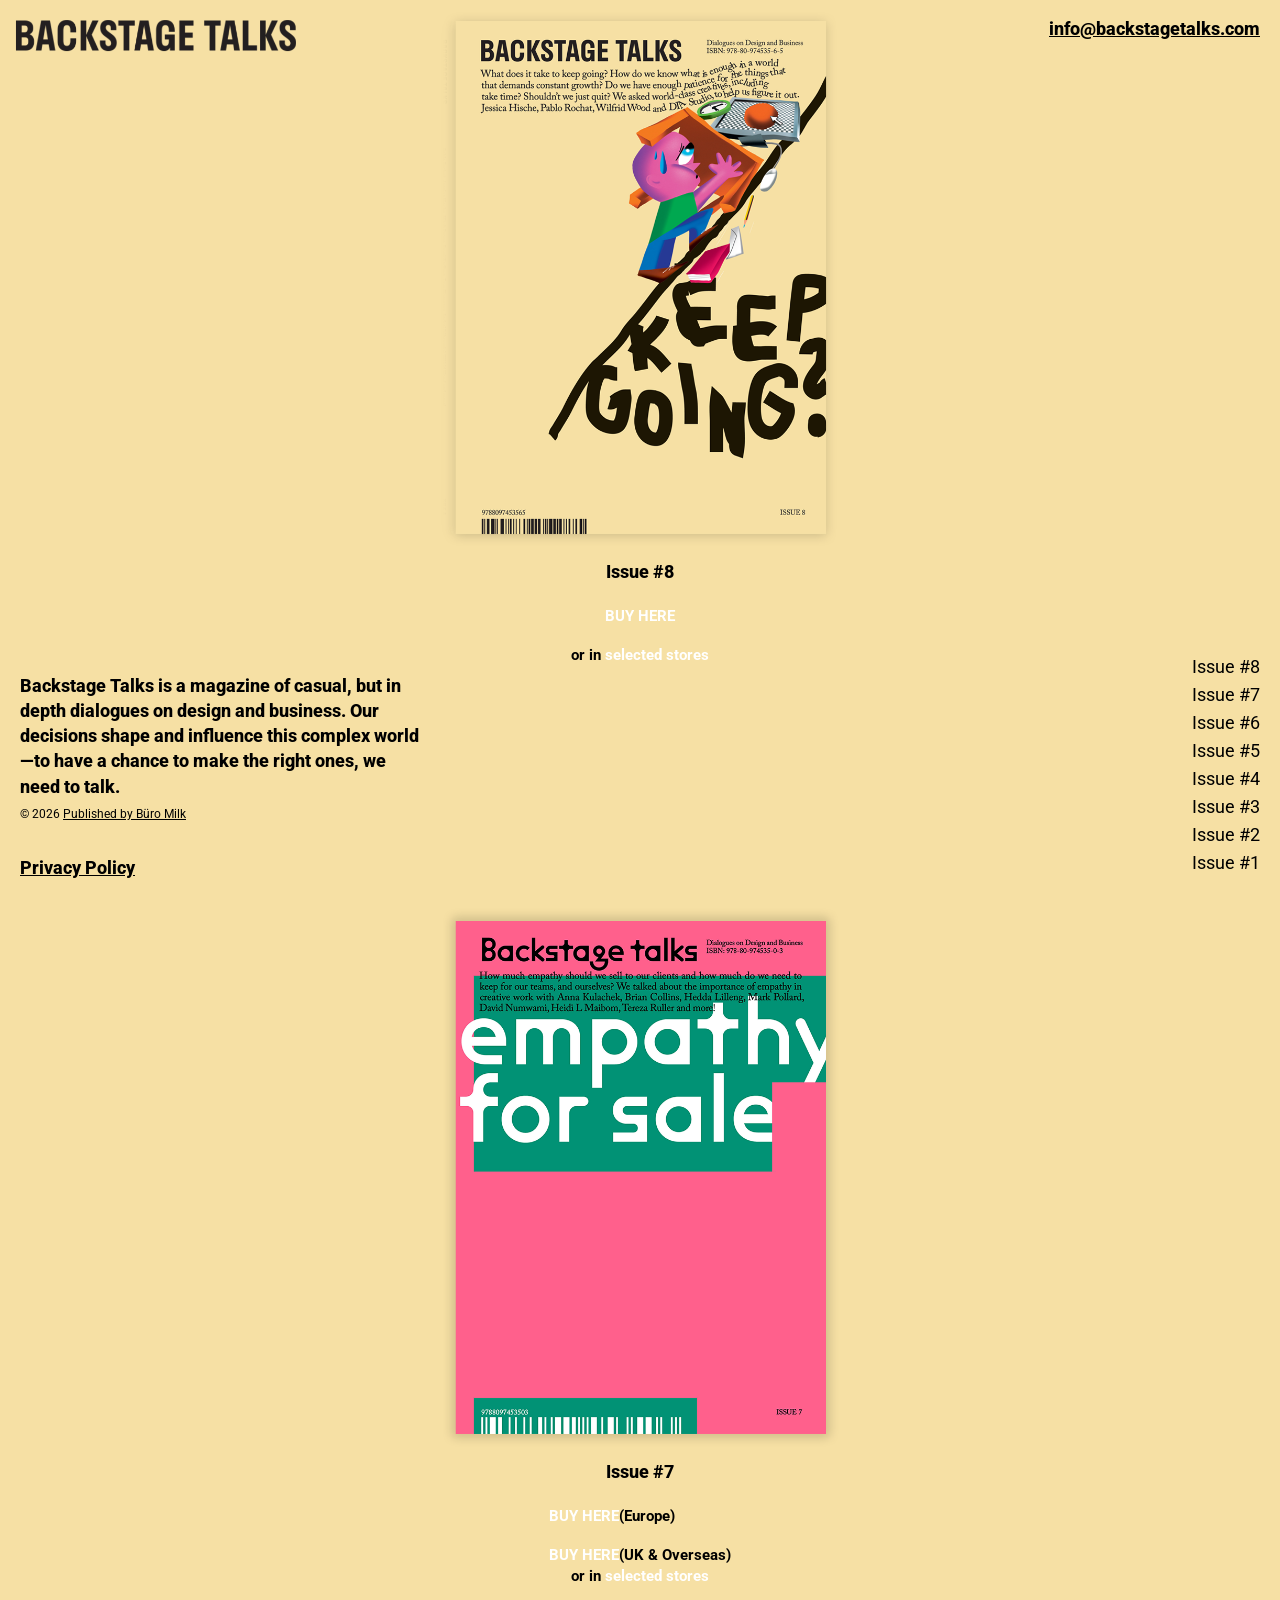
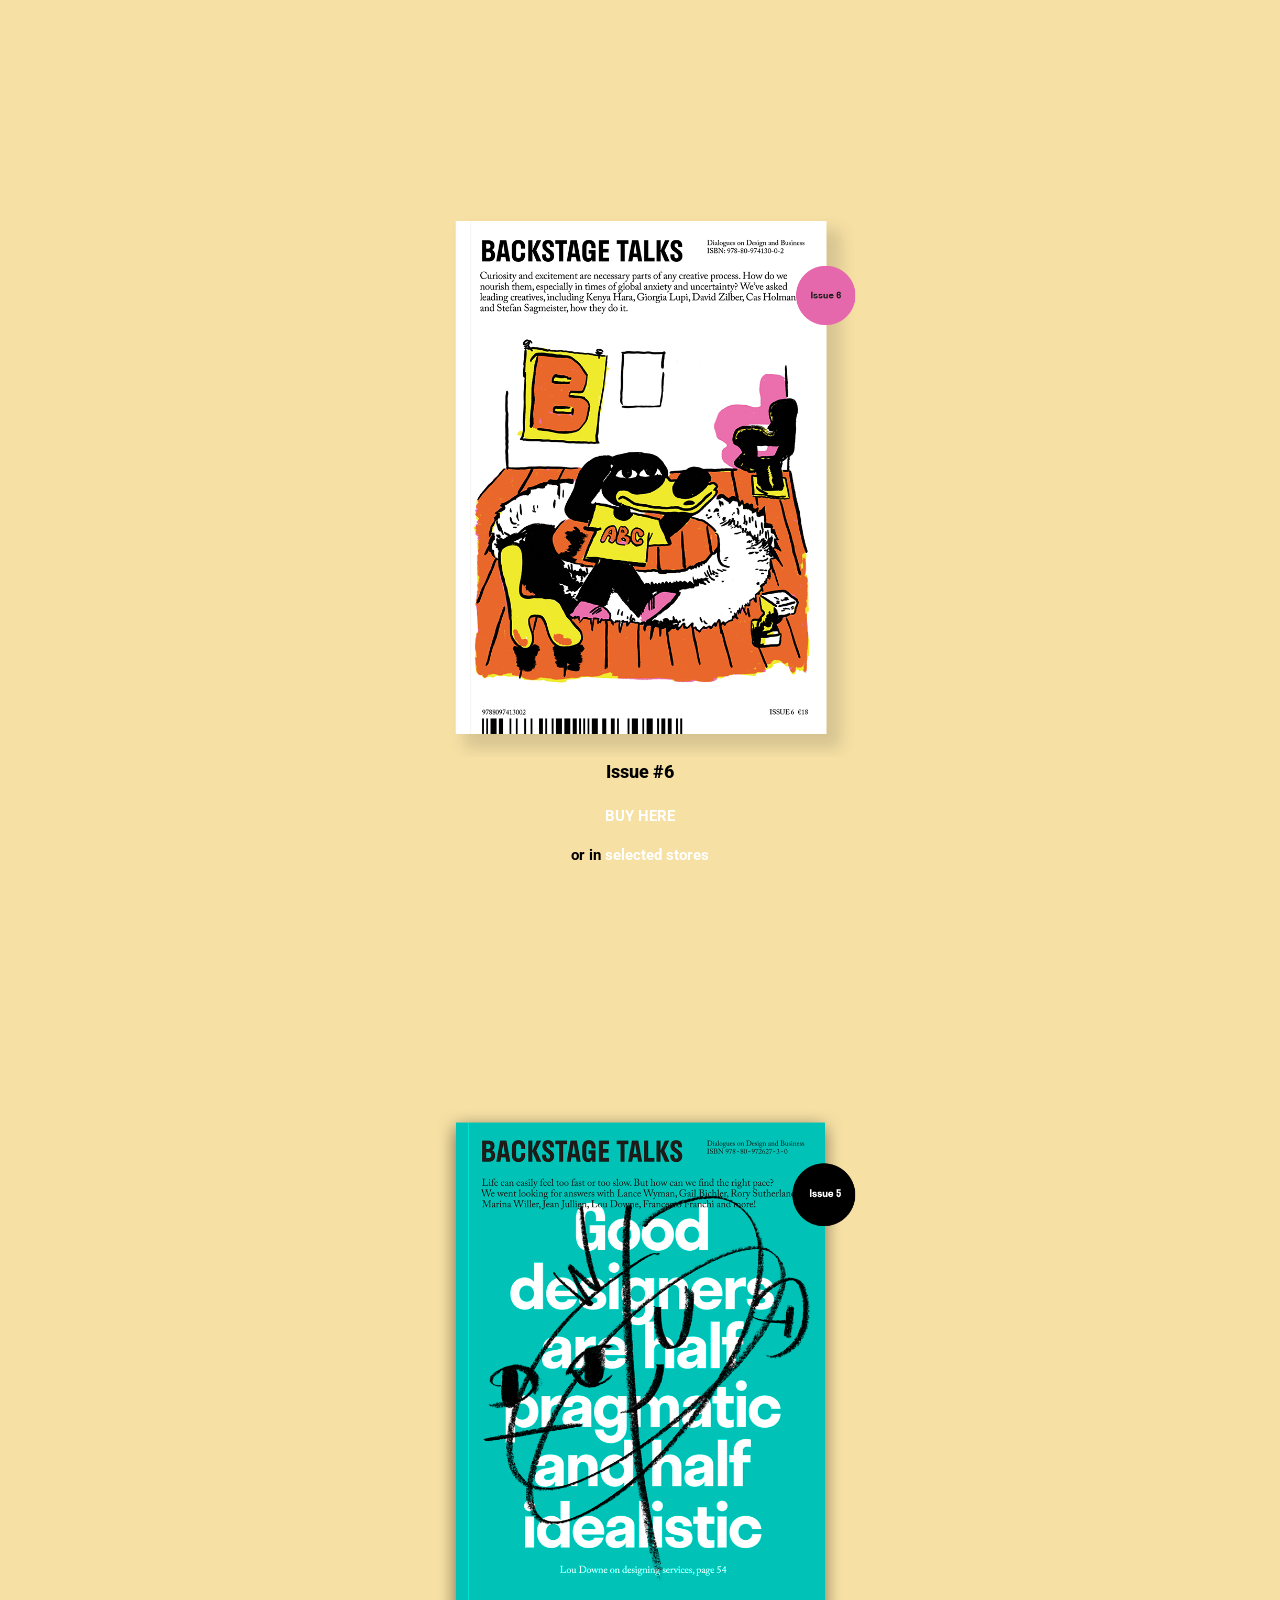
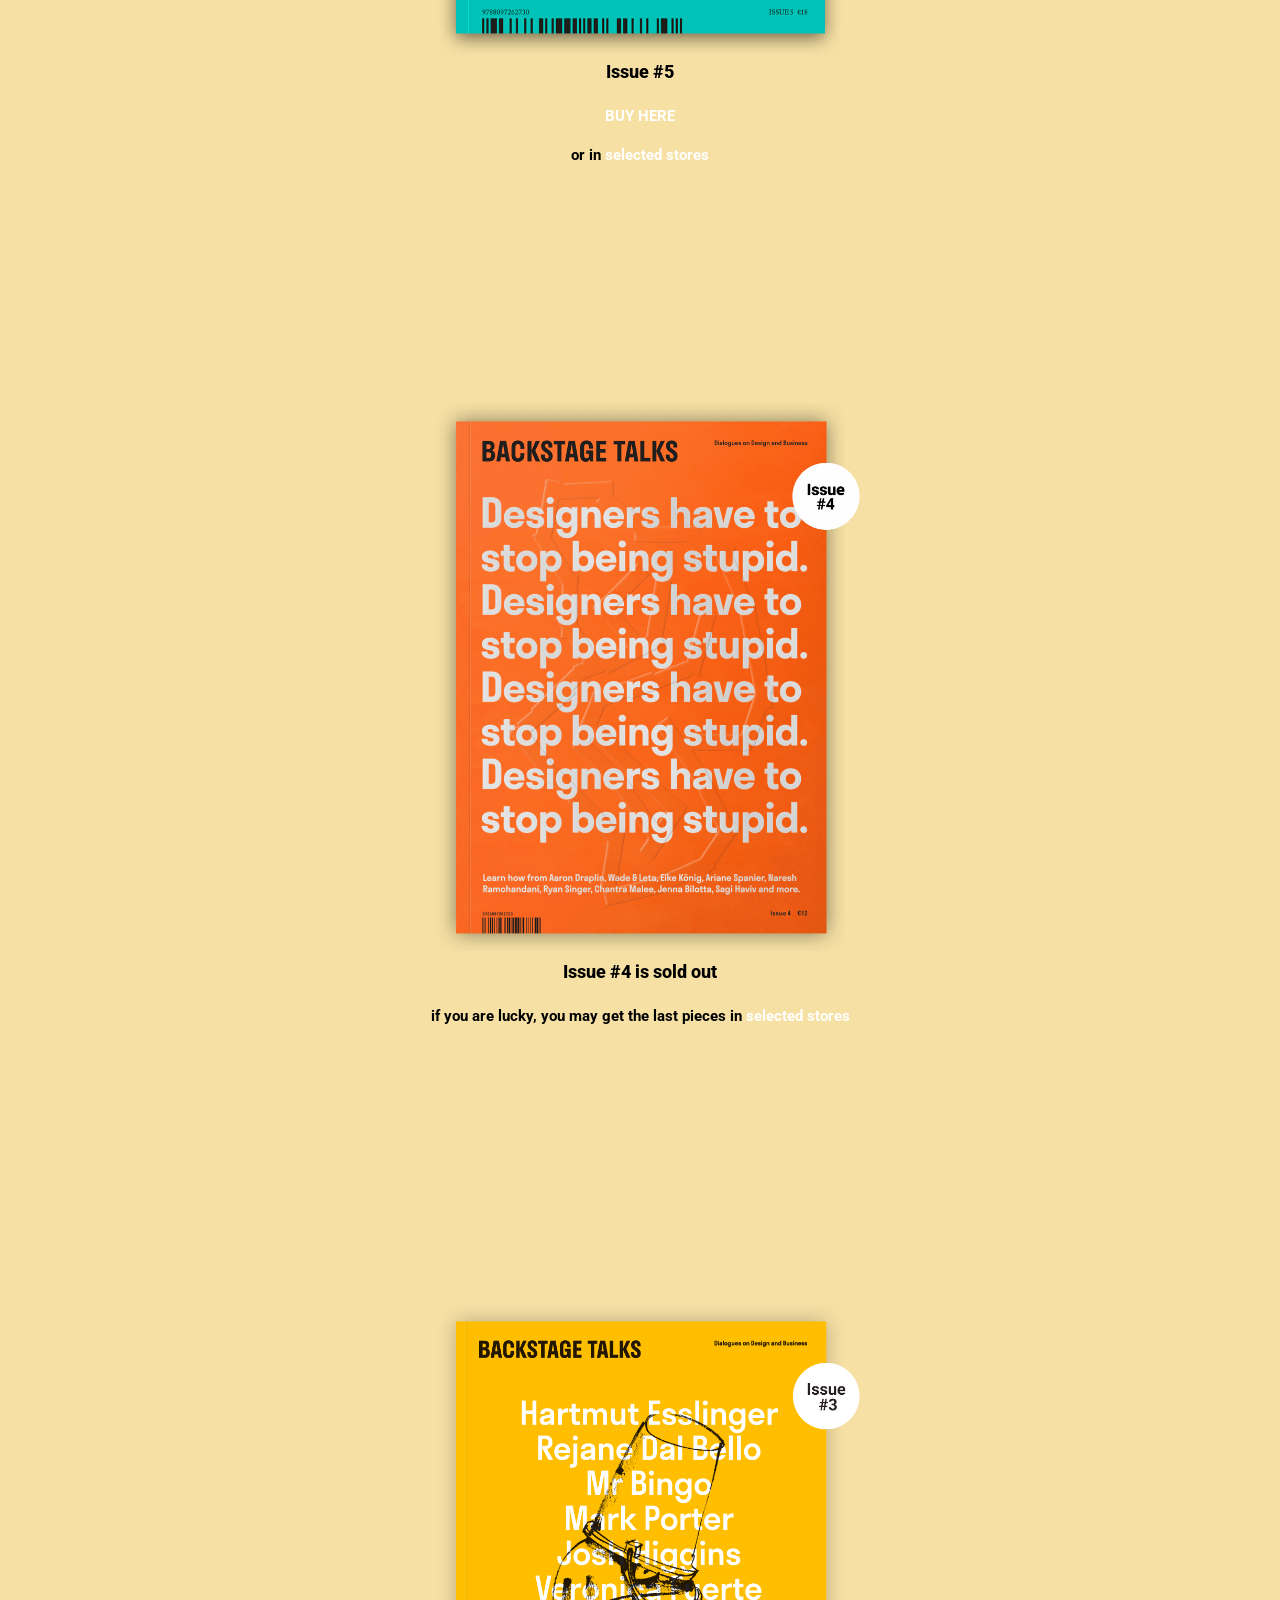
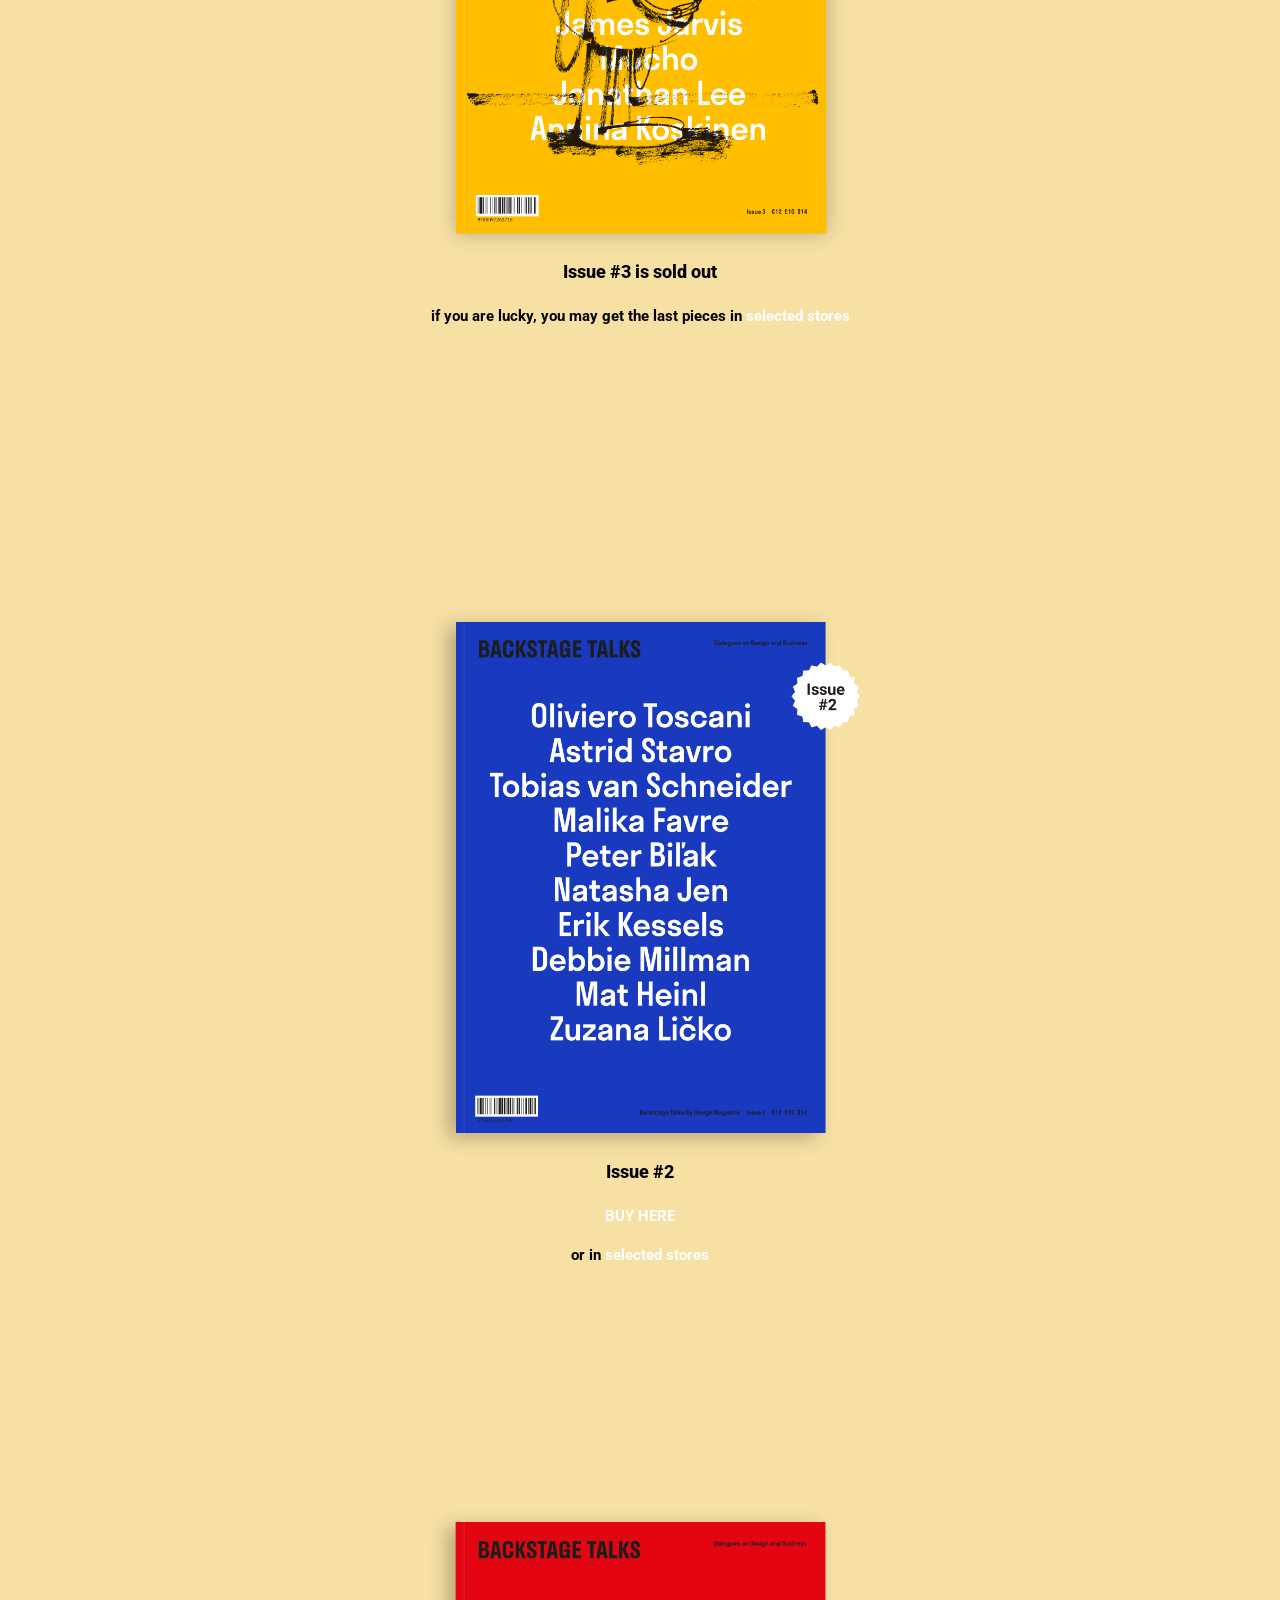
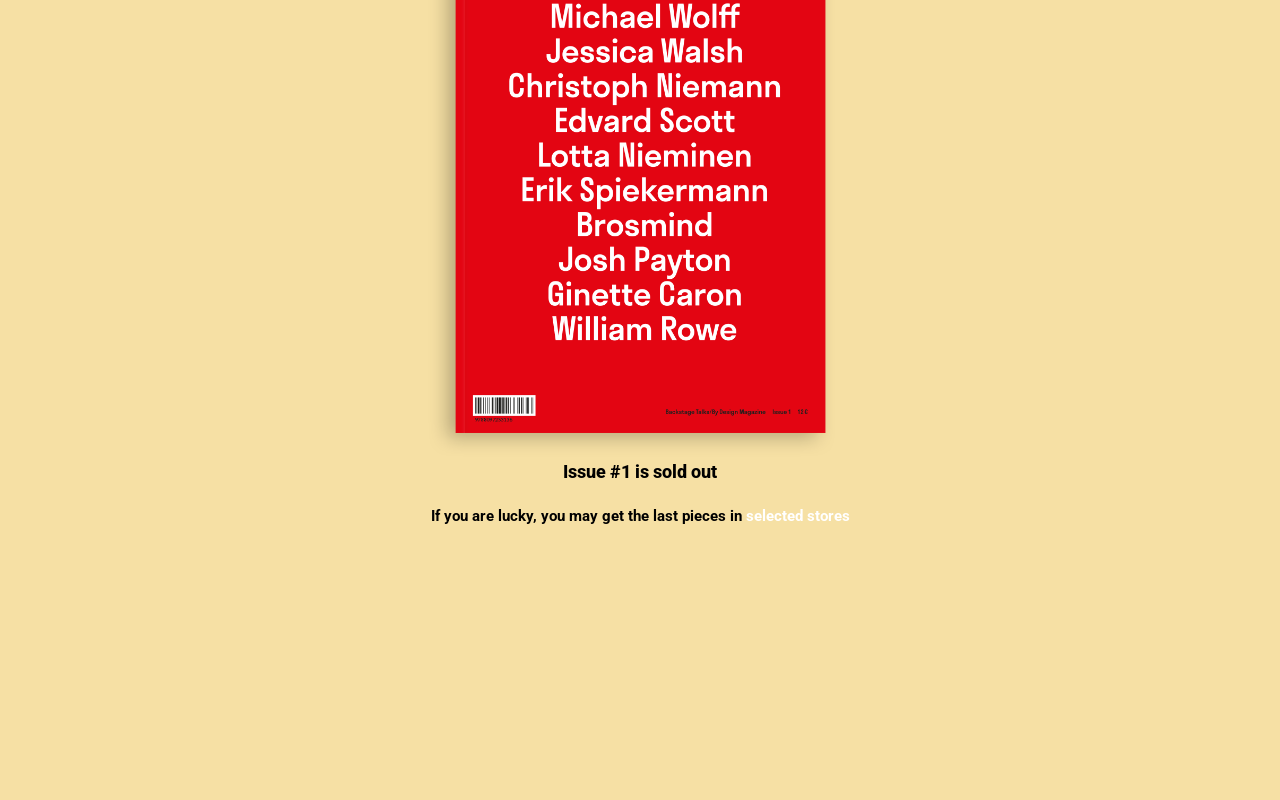
==== docs/index.html @ 818063c9 "Se organiza la estructura de folders del proyecto para su despliegue en github pages" ====
<!doctype html>
<html lang="en">
  <head>
    <meta charset="UTF-8" />
    <meta name="viewport" content="width=device-width, initial-scale=1.0" />
    <title>Backstage Talks Magazine</title>
    <meta
      name="description"
      content="Backstage Talks is a magazine of casual, but in depth dialogues on design and business. Issue 8 Available now!"
    />
    <meta
      name="keywords"
      content="Backstage Talks, magazine, design, business, social responsibility, design interviews, Pablo Rochat, DIA Studio, Wilfrid Wood, Sagmeister, EY Doberman, frog, Jessica Hische, Brian Collins"
    />
    <link
      href="https://fonts.googleapis.com/css?family=Roboto:400,500,700"
      rel="stylesheet"
      type="text/css"
    />
    <link rel="stylesheet" href="assets/styles/main.css" />
    <link
      rel="shortcut icon"
      href="assets/icon/assetsle-icon.png"
      type="image/x-icon"
    />
  </head>
  <body>
    <header class="header">
      <img class="logo" src="assets/img/logo.png" alt="Backstage Talks Logo" />
    </header>

    <main class="main">
      <section class="section">
        <section class="about">
          <div>
            <p class="p-1">
              Backstage Talks is a magazine of casual, but in depth dialogues on
              design and business. Our decisions shape and influence this
              complex world—to have a chance to make the right ones, we need to
              talk.
            </p>
            <span class="p-3 copyright"
              >© 2026
              <a class="anchor-primary" href="">Published by Büro Milk</a></span
            >
          </div>
          <p class="p-1 p-primary-color">
            <a class="anchor-primary" href="">Privacy Policy</a>
          </p>
        </section>

        <div class="magazine-list">
          <div class="magazine" id="magazine-8">
            <div class="cover">
              <img
                class="cover-img"
                src="assets/img/backstagetalks_cover_issue_8.png"
                alt="Backstage Talks Issue #8"
              />
            </div>
            <p class="p-1">Issue #8</p>
            <p class="p-2"><a class="anchor-secondary" href="">BUY HERE</a></p>
            <p class="p-2">
              or in <a class="anchor-secondary" href="">selected stores</a>
            </p>
          </div>

          <div class="magazine" id="magazine-7">
            <div class="cover">
              <img
                class="cover-img"
                src="assets/img/backstagetalks_cover_issue_7.png"
                alt="Backstage Talks Issue #7"
              />
            </div>
            <p class="p-1">Issue #7</p>
            <div>
              <p class="p-2">
                <a class="anchor-secondary" href="">BUY HERE</a>(Europe)
              </p>
              <p class="p-2">
                <a class="anchor-secondary" href="">BUY HERE</a>(UK & Overseas)
              </p>
            </div>
            <p class="p-2">
              or in <a class="anchor-secondary" href="">selected stores</a>
            </p>
          </div>

          <div class="magazine" id="magazine-6">
            <div class="cover">
              <img
                class="cover-img"
                src="assets/img/backstagetalks_cover_issue_6.png"
                alt="Backstage Talks Issue #6"
              />
            </div>
            <p class="p-1">Issue #6</p>
            <p class="p-2"><a class="anchor-secondary" href="">BUY HERE</a></p>
            <p class="p-2">
              or in <a class="anchor-secondary" href="">selected stores</a>
            </p>
          </div>

          <div class="magazine" id="magazine-5">
            <div class="cover">
              <img
                class="cover-img"
                src="assets/img/backstagetalks_cover_issue_5.png"
                alt="Backstage Talks Issue #5"
              />
            </div>
            <p class="p-1">Issue #5</p>
            <p class="p-2"><a class="anchor-secondary" href="">BUY HERE</a></p>
            <p class="p-2">
              or in <a class="anchor-secondary" href="">selected stores</a>
            </p>
          </div>

          <div class="magazine" id="magazine-4">
            <div class="cover">
              <img
                class="cover-img"
                src="assets/img/backstagetalks_cover_issue_4.png"
                alt="Backstage Talks Issue #4"
              />
            </div>
            <p class="p-1">Issue #4 is sold out</p>
            <p class="p-2">
              if you are lucky, you may get the last pieces in
              <a class="anchor-secondary" href="">selected stores</a>
            </p>
          </div>

          <div class="magazine" id="magazine-3">
            <div class="cover">
              <img
                class="cover-img"
                src="assets/img/backstagetalks_cover_issue_3.png"
                alt="Backstage Talks Issue #3"
              />
            </div>
            <p class="p-1">Issue #3 is sold out</p>
            <p class="p-2">
              if you are lucky, you may get the last pieces in
              <a class="anchor-secondary" href="">selected stores</a>
            </p>
          </div>

          <div class="magazine" id="magazine-2">
            <div class="cover">
              <img
                class="cover-img"
                src="assets/img/backstagetalks_cover2017.png"
                alt="Backstage Talks Issue #2"
              />
            </div>
            <p class="p-1">Issue #2</p>
            <p class="p-2"><a class="anchor-secondary" href="">BUY HERE</a></p>
            <p class="p-2">
              or in
              <a class="anchor-secondary" href="">selected stores</a>
            </p>
          </div>

          <div class="magazine" id="magazine-1">
            <div class="cover">
              <img
                class="cover-img"
                src="assets/img/backstagetalks_cover2016_n.png"
                alt="Backstage Talks Issue #1"
              />
            </div>
            <p class="p-1">Issue #1 is sold out</p>
            <p class="p-2">
              If you are lucky, you may get the last pieces in
              <a class="anchor-secondary" href="">selected stores</a>
            </p>
          </div>
        </div>

        <div class="right-side">
          <section class="contact">
            <p class="p-1">
              <a class="anchor-primary" href="mailto:info@backstagetalks.com"
                >info@backstagetalks.com</a
              >
            </p>
          </section>

          <nav class="nav">
            <ul>
              <li><a href="#magazine-8">Issue #8</a></li>
              <li><a href="#magazine-7">Issue #7</a></li>
              <li><a href="#magazine-6">Issue #6</a></li>
              <li><a href="#magazine-5">Issue #5</a></li>
              <li><a href="#magazine-4">Issue #4</a></li>
              <li><a href="#magazine-3">Issue #3</a></li>
              <li><a href="#magazine-2">Issue #2</a></li>
              <li><a href="#magazine-1">Issue #1</a></li>
            </ul>
          </nav>
        </div>
      </section>

      <script src="assets/js/main.js" />
    </main>
  </body>
</html>
---- docs/assets/styles/main.css ----
:root {
    --black: #000000;
    --lightbrown: #F6E0A4;
    --red: #e30512;
    --blue: #1d3fbb;
    --orange: #ff651a;
    --yellow: #ffbe00;
    --waterblue: #00c1b5;
    --pink: #FF608C;
    --white: #FFFFFF;
    --lg: 1.8em;
    --md: 1.5em;
    --sm: 1.2em;
    --background-color: var(--lightbrown);    
    --primary-color: var(--black);
    --secondary-color: var(--white);
}

* {
    box-sizing: border-box;
}

html {
    font-size: 62.5%;
}

body {
    margin: 0;
    
    position: relative;

    font-family: Roboto, sans-serif;
    
    background: var(--background-color);
    transition-property: background;
    transition-duration: 0.2s;
}

.header {
    padding: 2em 1.6em;

    position: absolute;
    top: 0;
}

.logo {
    width: 16em;
    height: auto;
}

.section {
    width: 100%;
    padding: 0 2em;

    display: flex;
    flex-direction: column;
}

.about {
    margin-bottom: 2em;
    
    display: grid;
    gap: 3.2em;
    
    text-align: center;
    
    order: 1;
}

.nav {
    display: none;
}

.contact {
    text-align: center;
    
    order: 2;
}

.magazine-list {
    display: grid;
    grid-auto-rows: 100vh;    
    
    order: 0;
}

.magazine {
    display: grid;
    align-content: center;
    justify-items: center;
}

.cover-img {
    width: 80vw;
    max-width: 40em;
}

p[class^="p-"], span[class^="p-"] {
    margin: 0 0 1.2em 0;

    color: var(--primary-color);
    line-height: 1.4em;

    &:only-of-type {
        margin-bottom: .4em;
    }

    &:last-child {
        margin-bottom: 0;
    }
}

.p-1 {
    font-size: var(--lg);
    font-weight: 800;
}

.p-2 {
    font-size: var(--md);
    font-weight: 700;
}

.p-3 {
    font-size: var(--sm);
    font-weight: normal;
}

.anchor-primary {
    color: var(--primary-color);

    text-decoration: underline;

    &:hover {
        text-decoration: none;
    }
}

.anchor-secondary {
    color: var(--secondary-color);

    text-decoration: none;

    &:hover {
        text-decoration: underline;
    }
}

@media (min-width: 600px) {
    .logo {
        width: 28em;
    }
}

@media (min-width: 900px) {    
    .header {
        position: fixed;
    }
    
    .section {
        display: grid;
        grid-template-columns: repeat(3, 1fr);
    }

    .nav {
        display: block;
    }

    .about {
        align-self: end;
        text-align: left;

        position: sticky;
        bottom: 2em;

        order: 0;
    }

    .right-side {
        display: grid;
        grid-template-rows: repeat(2, 50vh);
    }
    
    .contact {
        text-align: right;

        position: sticky;
        top: 1.6em;

        order: 1;
    }

    .nav {
        place-self: end;
        
        position: fixed;
        bottom: 0;

        order: 2;

        ul {
            margin: 2em 0;

            list-style: none;

            & > li {
                height: 2.8em;
            }

            & > li > a {
                font-size: var(--lg);
                
                color: var(--primary-color);
                text-decoration: none;

                &:hover {
                    text-decoration: underline;
                }
            }
        }
    }

    html {
        overflow-y: scroll;
        scroll-snap-type: y mandatory;        

        -ms-overflow-style: none;
        scrollbar-width: none; 
        &::-webkit-scrollbar {
            display: none;
        }
    }

    .magazine {
        align-content: start;

        scroll-snap-align: start;
    }

    .cover-img {
        max-width: 44em;
    }
}
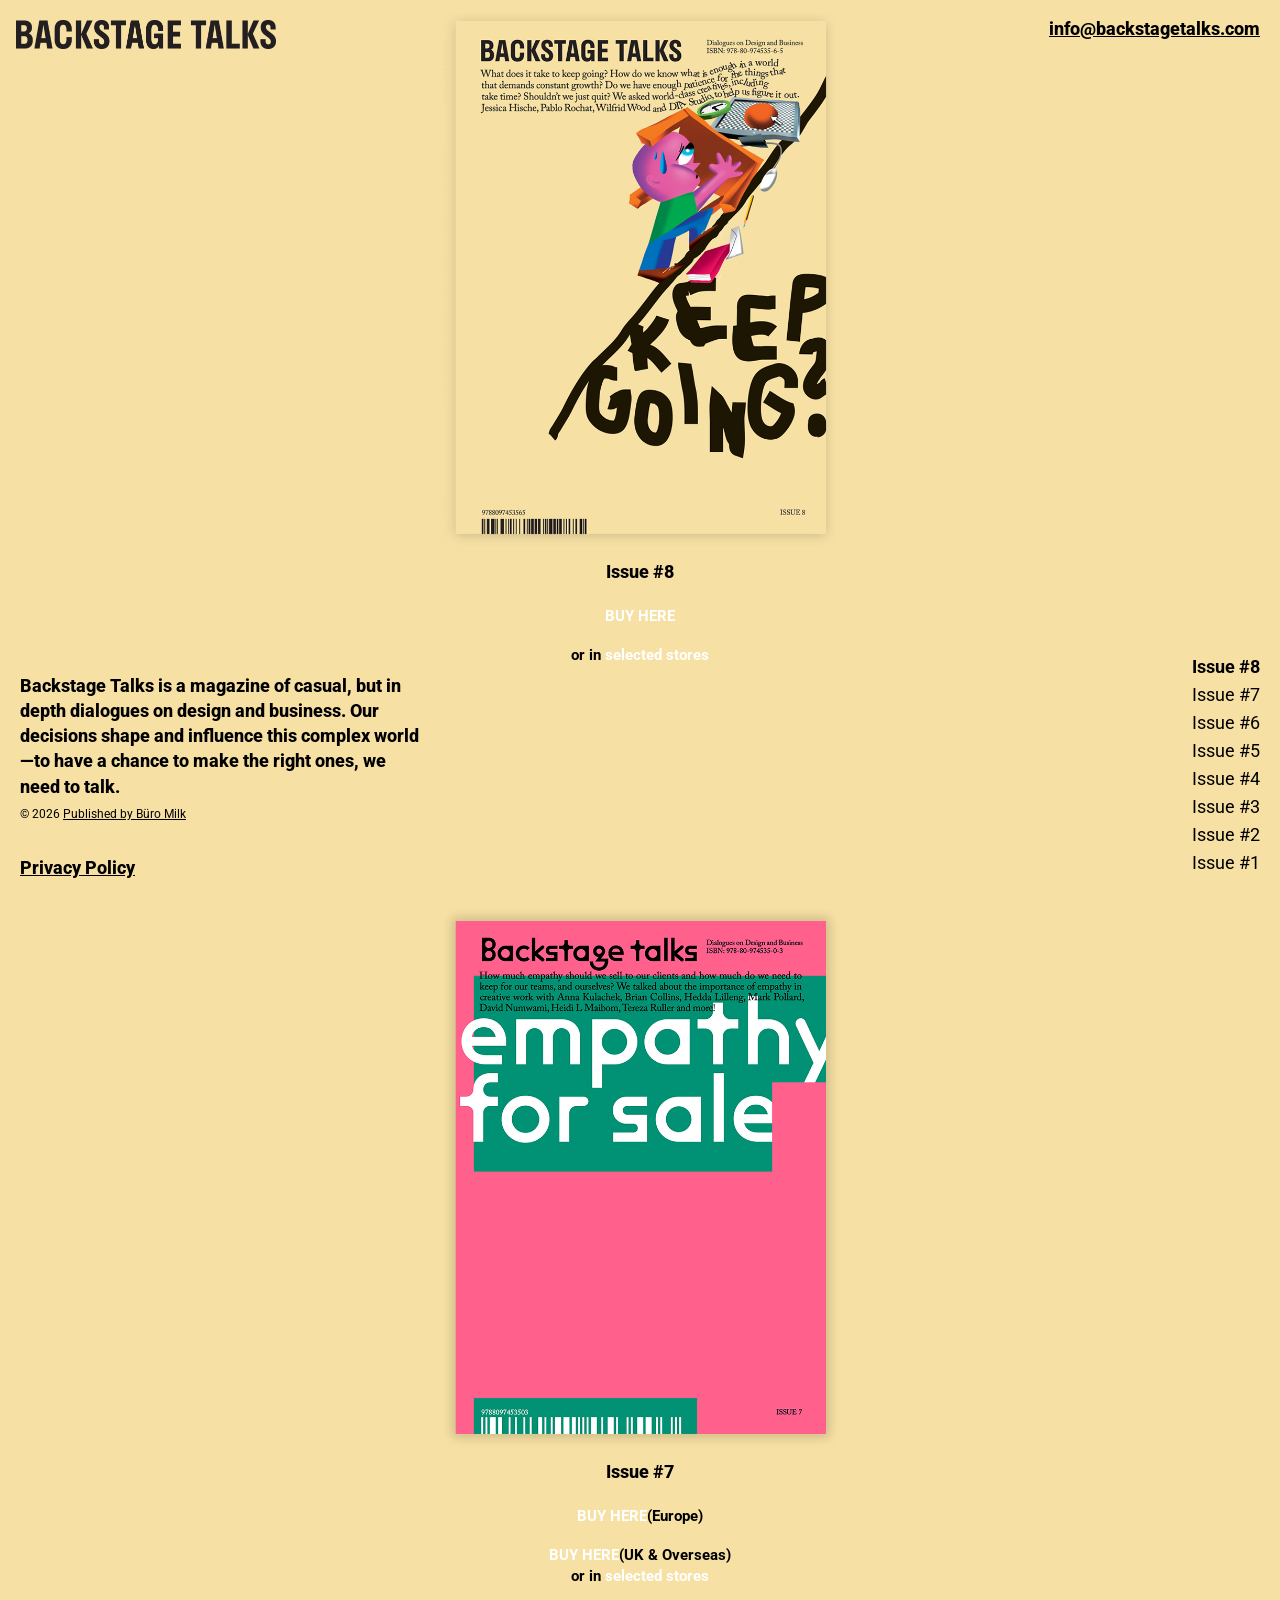
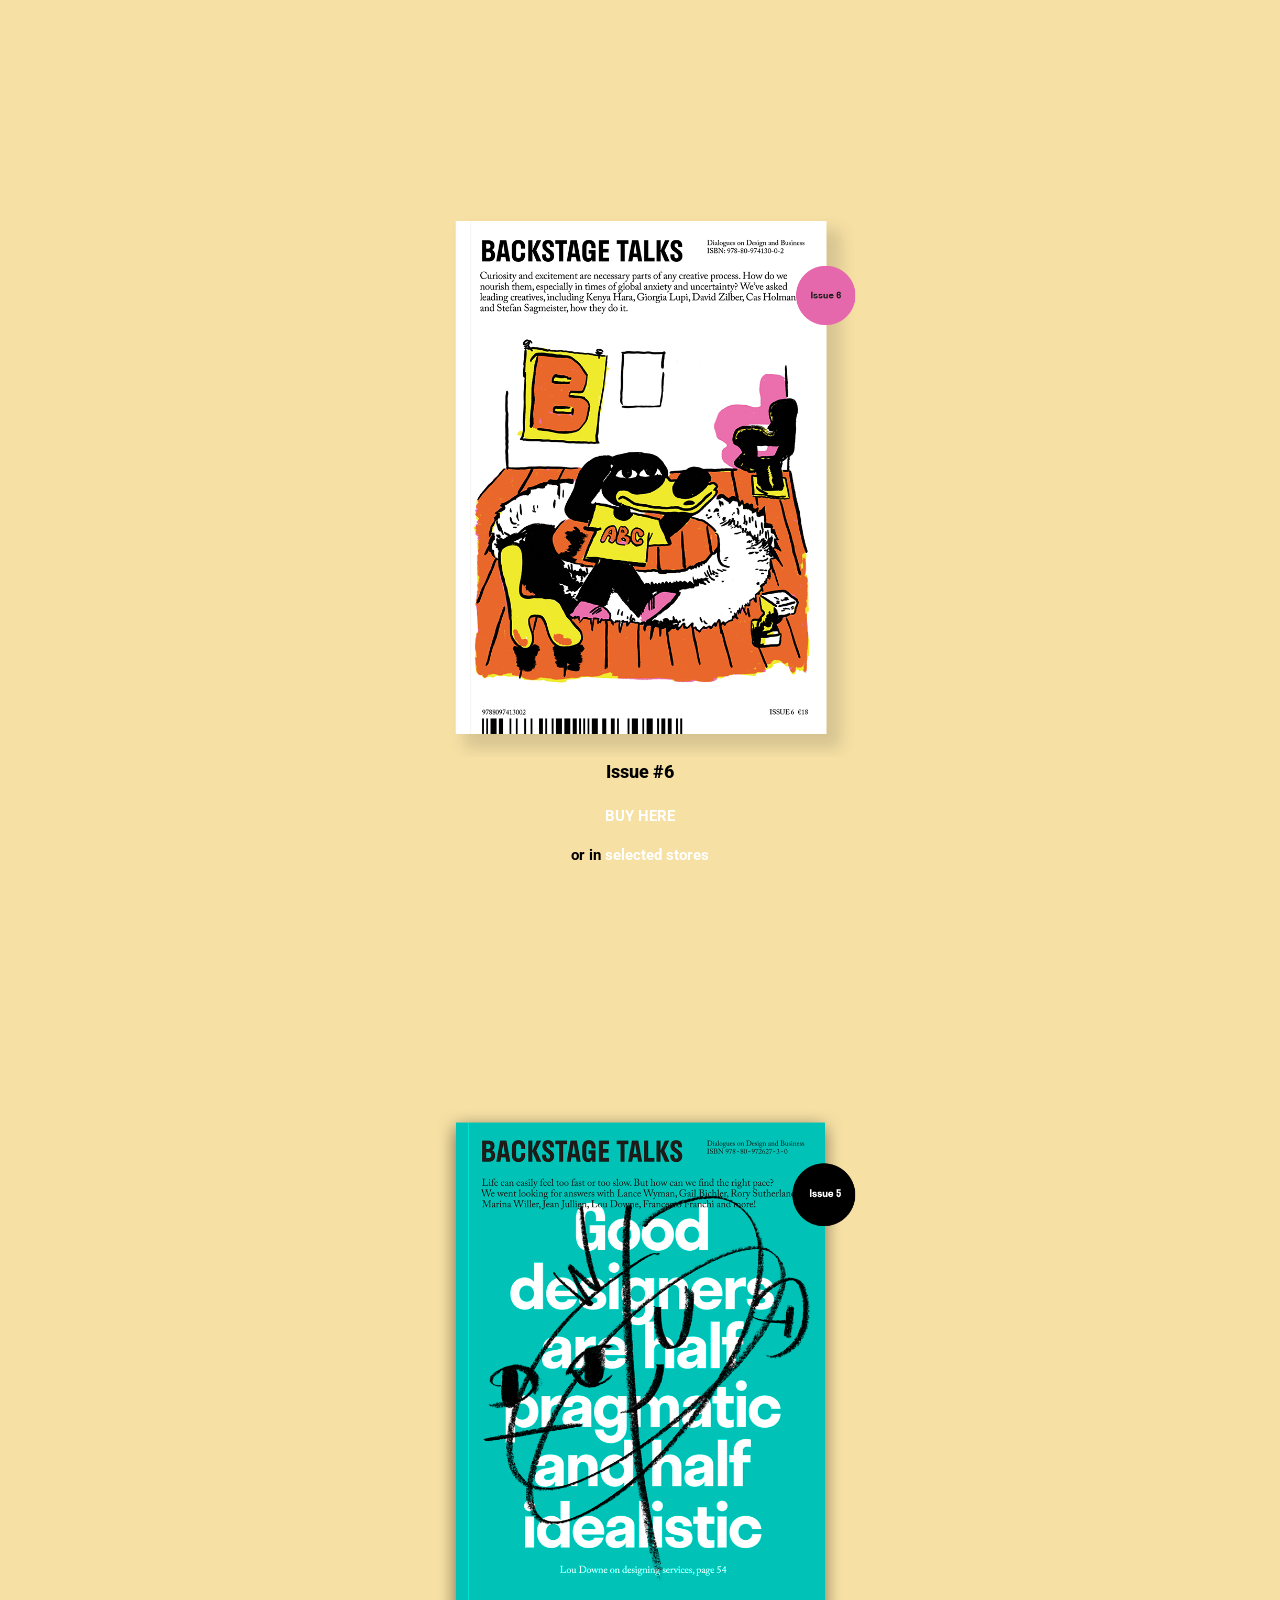
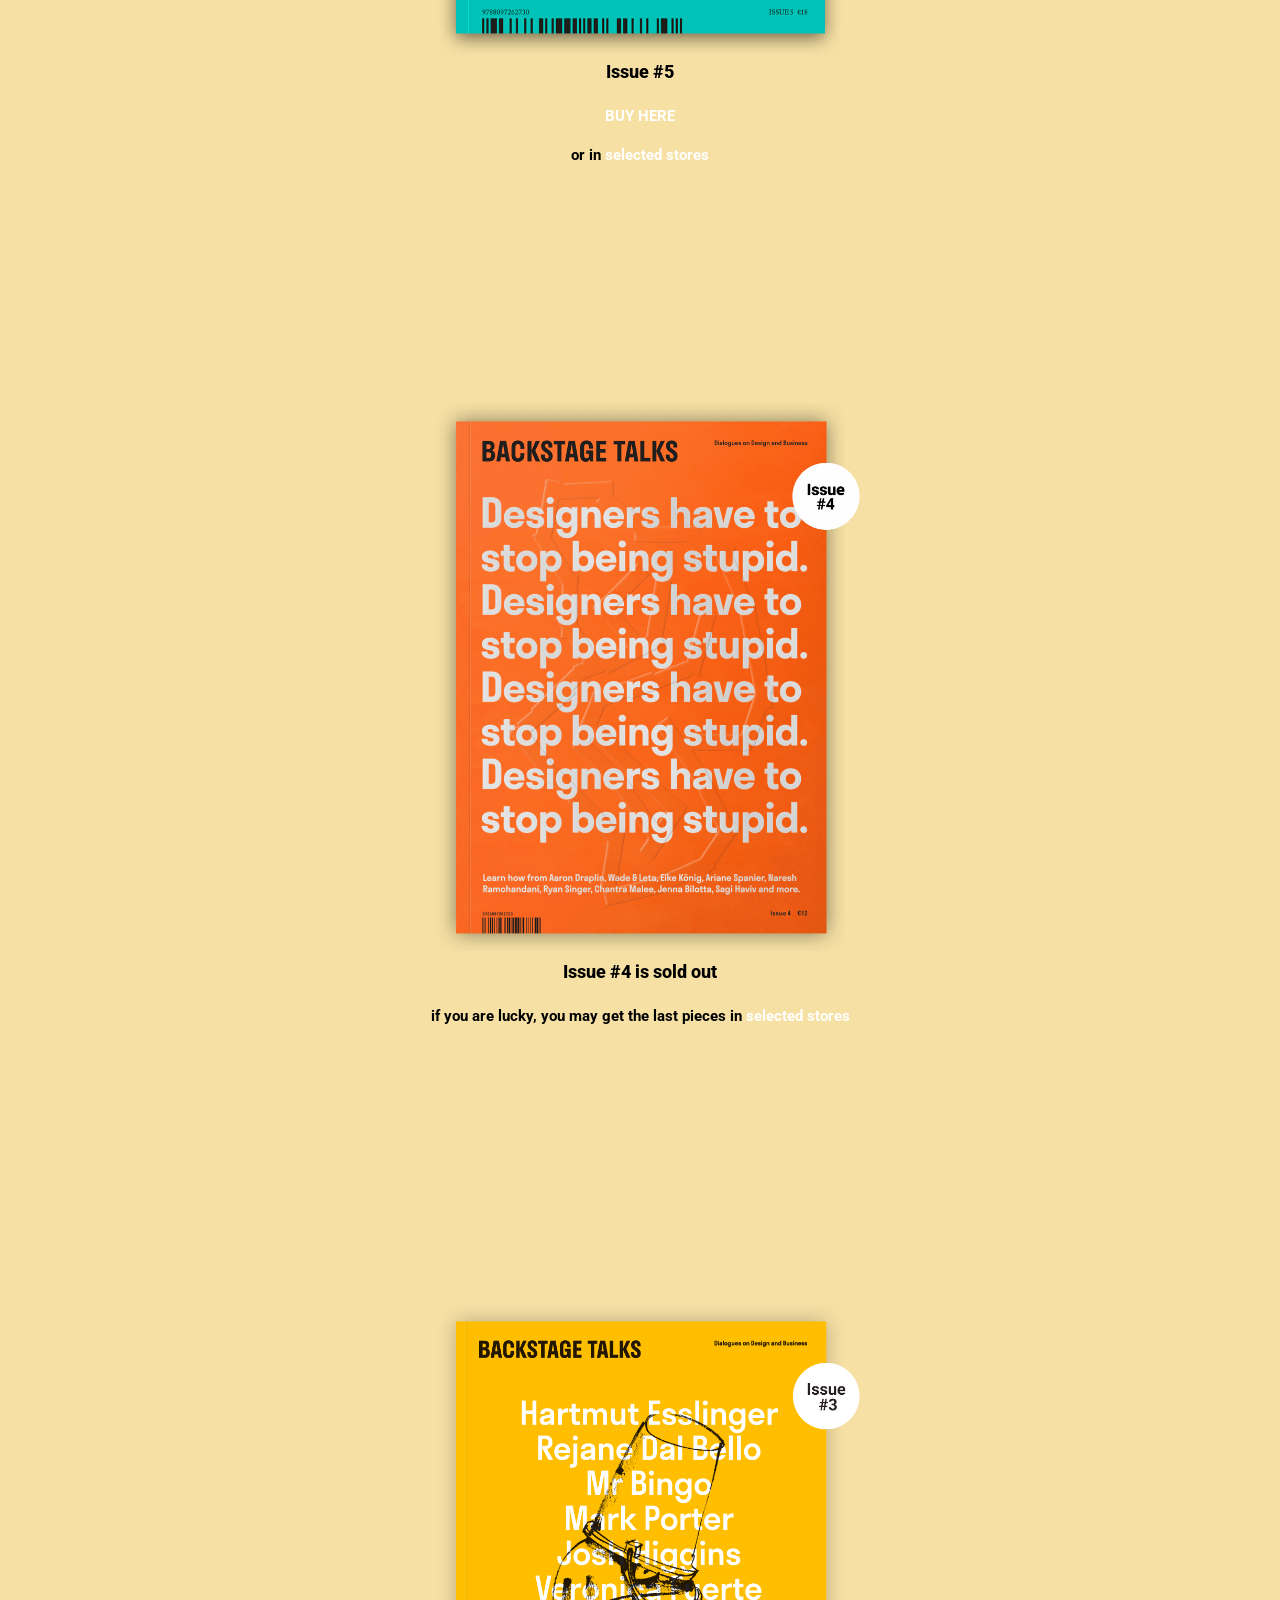
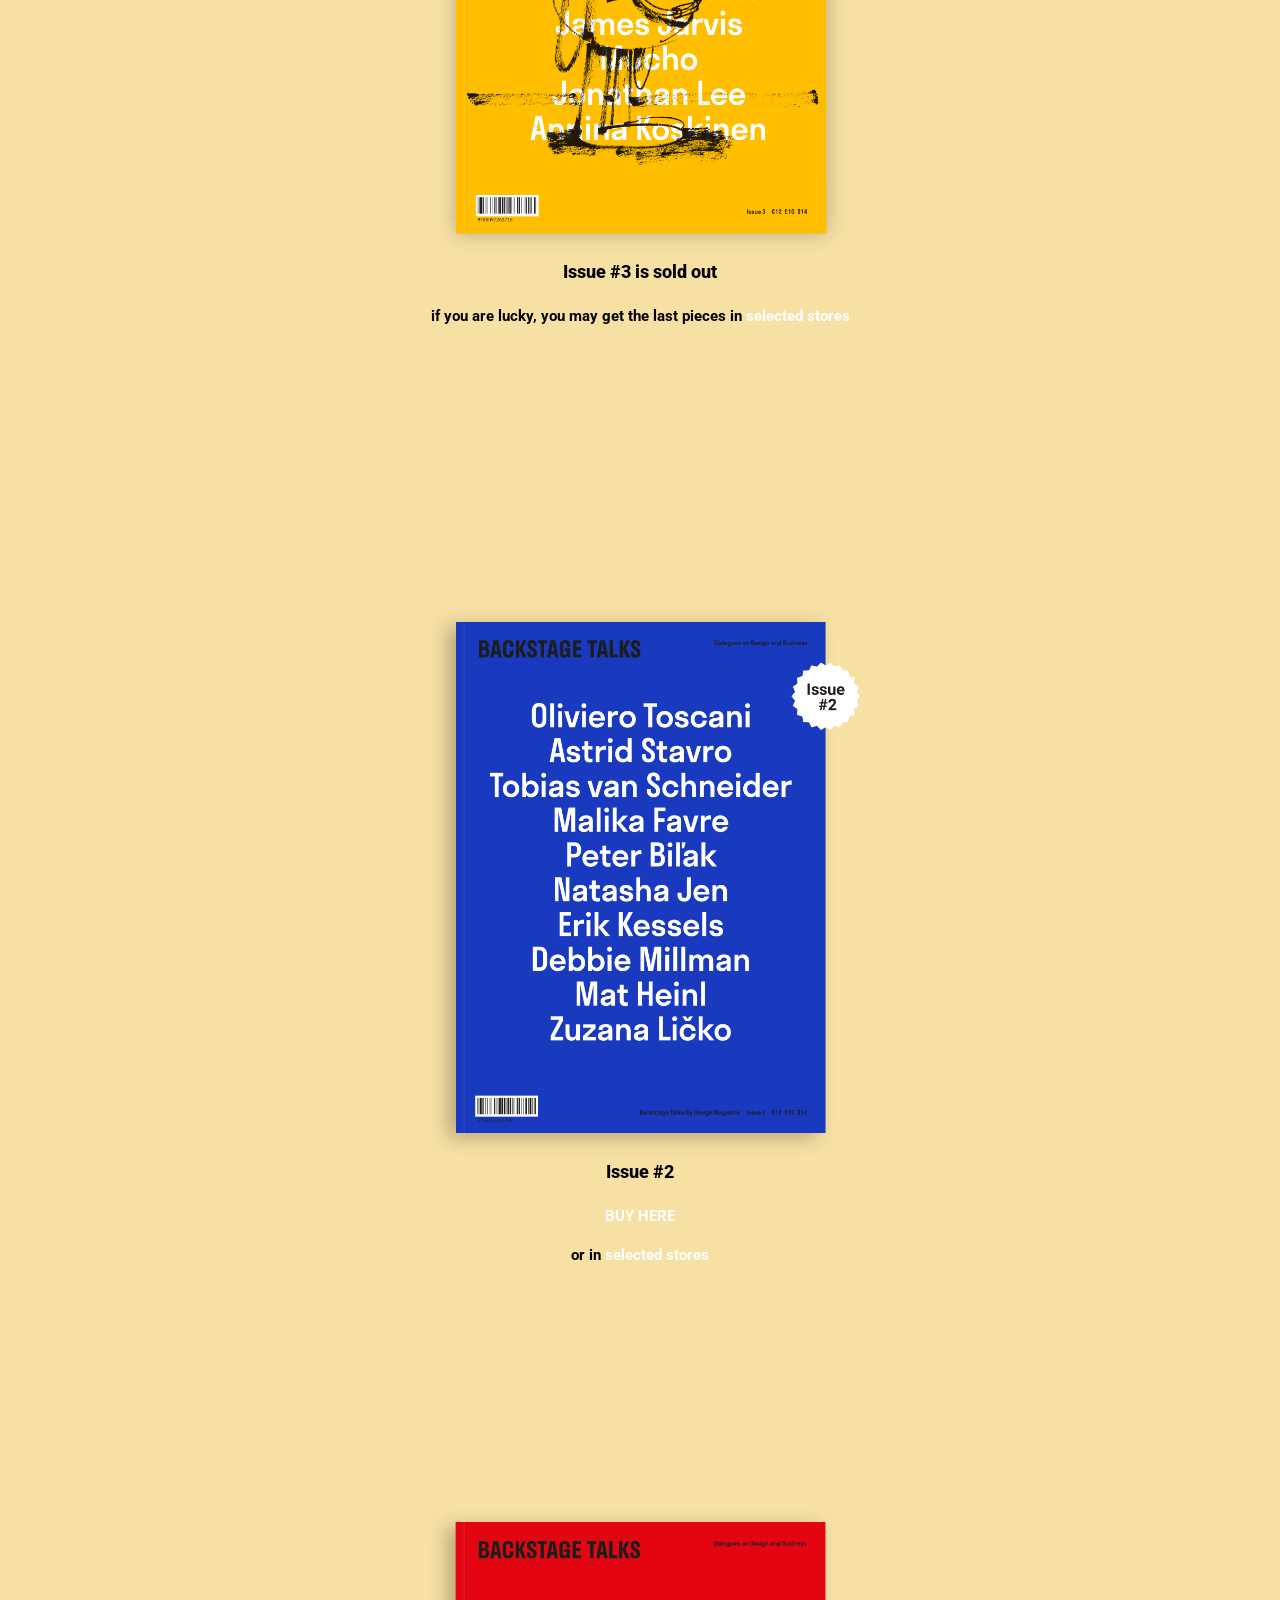
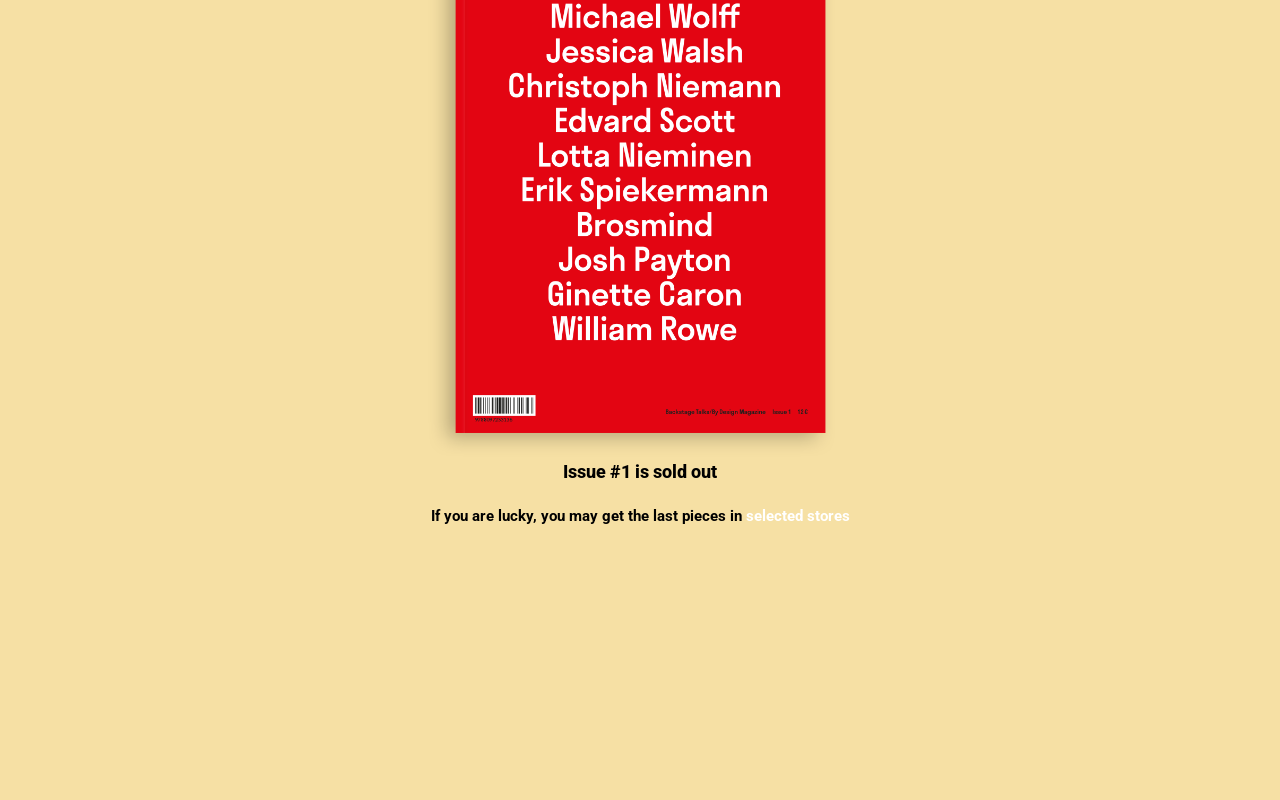
==== commit e3d66baf: "Se optimiza codigo en javascript y se parchan comportamientos inesperados" ====
--- a/docs/index.html
+++ b/docs/index.html
@@ -20,7 +20,7 @@
     <link rel="stylesheet" href="assets/styles/main.css" />
     <link
       rel="shortcut icon"
-      href="assets/icon/assetsle-icon.png"
+      href="assets/icon/apple-icon.png"
       type="image/x-icon"
     />
   </head>
@@ -59,9 +59,16 @@
               />
             </div>
             <p class="p-1">Issue #8</p>
-            <p class="p-2"><a class="anchor-secondary" href="">BUY HERE</a></p>
-            <p class="p-2">
-              or in <a class="anchor-secondary" href="">selected stores</a>
+            <p class="p-2">
+              <a
+                class="anchor-secondary"
+                href="https://brot.sk/products/pre-order-backstage-talks-issue-8"
+                >BUY HERE</a
+              >
+            </p>
+            <p class="p-2">
+              or in
+              <a class="anchor-secondary" href="">selected stores</a>
             </p>
           </div>
 
@@ -76,14 +83,23 @@
             <p class="p-1">Issue #7</p>
             <div>
               <p class="p-2">
-                <a class="anchor-secondary" href="">BUY HERE</a>(Europe)
+                <a
+                  class="anchor-secondary"
+                  href="https://brot.sk/products/backstage-talks-issue-7"
+                  >BUY HERE</a
+                >(Europe)
               </p>
               <p class="p-2">
-                <a class="anchor-secondary" href="">BUY HERE</a>(UK & Overseas)
+                <a
+                  class="anchor-secondary"
+                  href="https://www.newsstand.co.uk/196-business-and-finance-magazines/33211-subscribe-to-backstage-talks-magazine-subscription.aspx"
+                  >BUY HERE</a
+                >(UK & Overseas)
               </p>
             </div>
             <p class="p-2">
-              or in <a class="anchor-secondary" href="">selected stores</a>
+              or in
+              <a class="anchor-secondary" href="">selected stores</a>
             </p>
           </div>
 
@@ -96,9 +112,16 @@
               />
             </div>
             <p class="p-1">Issue #6</p>
-            <p class="p-2"><a class="anchor-secondary" href="">BUY HERE</a></p>
-            <p class="p-2">
-              or in <a class="anchor-secondary" href="">selected stores</a>
+            <p class="p-2">
+              <a
+                class="anchor-secondary"
+                href="https://brot.sk/products/backstage-talks-issue-6?_pos=2&_sid=1c5730cc8&_ss=r"
+                >BUY HERE</a
+              >
+            </p>
+            <p class="p-2">
+              or in
+              <a class="anchor-secondary" href="">selected stores</a>
             </p>
           </div>
 
@@ -111,9 +134,16 @@
               />
             </div>
             <p class="p-1">Issue #5</p>
-            <p class="p-2"><a class="anchor-secondary" href="">BUY HERE</a></p>
-            <p class="p-2">
-              or in <a class="anchor-secondary" href="">selected stores</a>
+            <p class="p-2">
+              <a
+                class="anchor-secondary"
+                href="https://brot.sk/products/backstage-talks-5?_pos=3&_sid=1c5730cc8&_ss=r"
+                >BUY HERE</a
+              >
+            </p>
+            <p class="p-2">
+              or in
+              <a class="anchor-secondary" href="">selected stores</a>
             </p>
           </div>
 
@@ -156,7 +186,13 @@
               />
             </div>
             <p class="p-1">Issue #2</p>
-            <p class="p-2"><a class="anchor-secondary" href="">BUY HERE</a></p>
+            <p class="p-2">
+              <a
+                class="anchor-secondary"
+                href="https://brot.sk/products/backstage-talks-2?_pos=1&_sid=1c5730cc8&_ss=r"
+                >BUY HERE</a
+              >
+            </p>
             <p class="p-2">
               or in
               <a class="anchor-secondary" href="">selected stores</a>
@@ -190,20 +226,20 @@
 
           <nav class="nav">
             <ul>
-              <li><a href="#magazine-8">Issue #8</a></li>
-              <li><a href="#magazine-7">Issue #7</a></li>
-              <li><a href="#magazine-6">Issue #6</a></li>
-              <li><a href="#magazine-5">Issue #5</a></li>
-              <li><a href="#magazine-4">Issue #4</a></li>
-              <li><a href="#magazine-3">Issue #3</a></li>
-              <li><a href="#magazine-2">Issue #2</a></li>
-              <li><a href="#magazine-1">Issue #1</a></li>
+              <li><a id="magazine-8-tab" href="#magazine-8">Issue #8</a></li>
+              <li><a id="magazine-7-tab" href="#magazine-7">Issue #7</a></li>
+              <li><a id="magazine-6-tab" href="#magazine-6">Issue #6</a></li>
+              <li><a id="magazine-5-tab" href="#magazine-5">Issue #5</a></li>
+              <li><a id="magazine-4-tab" href="#magazine-4">Issue #4</a></li>
+              <li><a id="magazine-3-tab" href="#magazine-3">Issue #3</a></li>
+              <li><a id="magazine-2-tab" href="#magazine-2">Issue #2</a></li>
+              <li><a id="magazine-1-tab" href="#magazine-1">Issue #1</a></li>
             </ul>
           </nav>
         </div>
       </section>
 
-      <script src="assets/js/main.js" />
+      <script src="assets/js/main.js"></script>
     </main>
   </body>
 </html>
--- a/docs/assets/styles/main.css
+++ b/docs/assets/styles/main.css
@@ -88,6 +88,10 @@
     display: grid;
     align-content: center;
     justify-items: center;
+
+    p {
+        text-align: center;
+    }
 }
 
 .cover-img {
@@ -147,7 +151,7 @@
 
 @media (min-width: 600px) {
     .logo {
-        width: 28em;
+        width: 26em;
     }
 }
 
@@ -212,6 +216,10 @@
                 color: var(--primary-color);
                 text-decoration: none;
 
+                &.active {
+                    font-weight: bold;
+                }
+
                 &:hover {
                     text-decoration: underline;
                 }
@@ -233,7 +241,8 @@
     .magazine {
         align-content: start;
 
-        scroll-snap-align: start;
+        scroll-snap-align: center;
+        scroll-snap-stop: always;
     }
 
     .cover-img {
